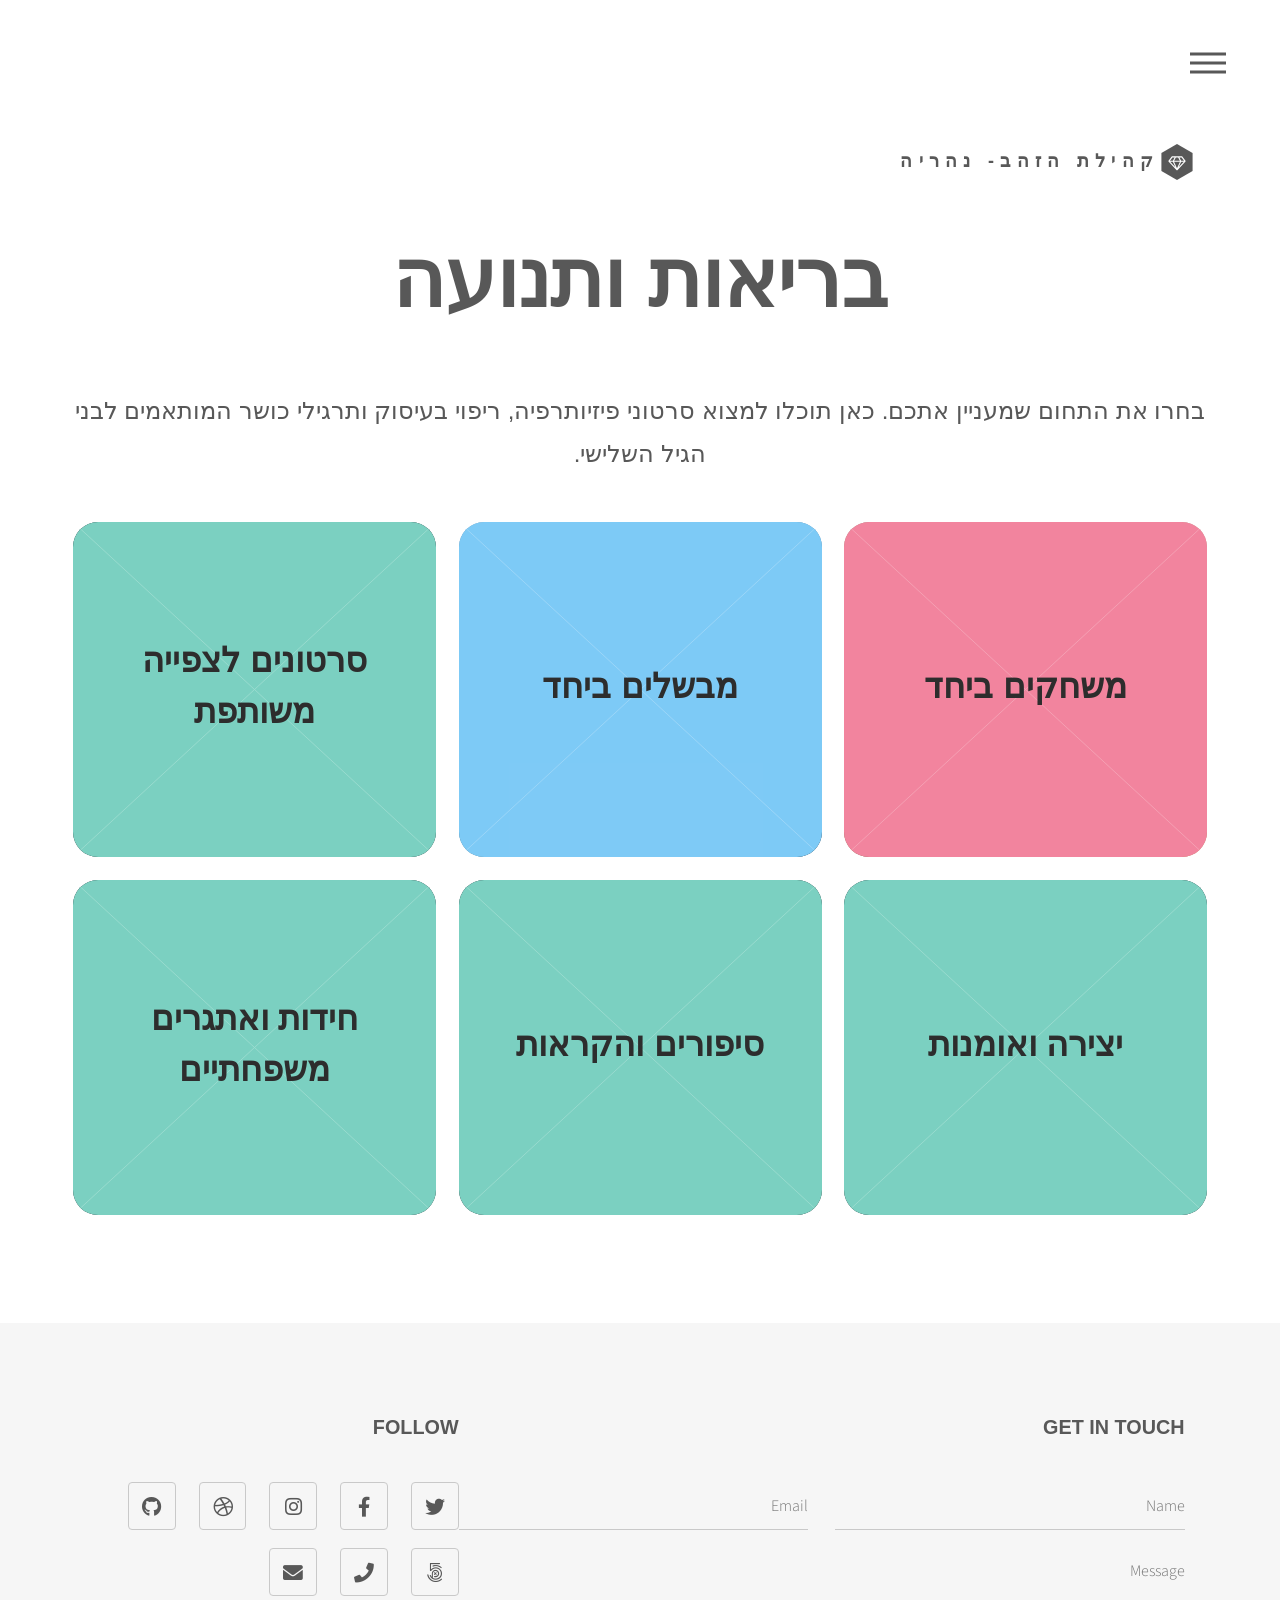
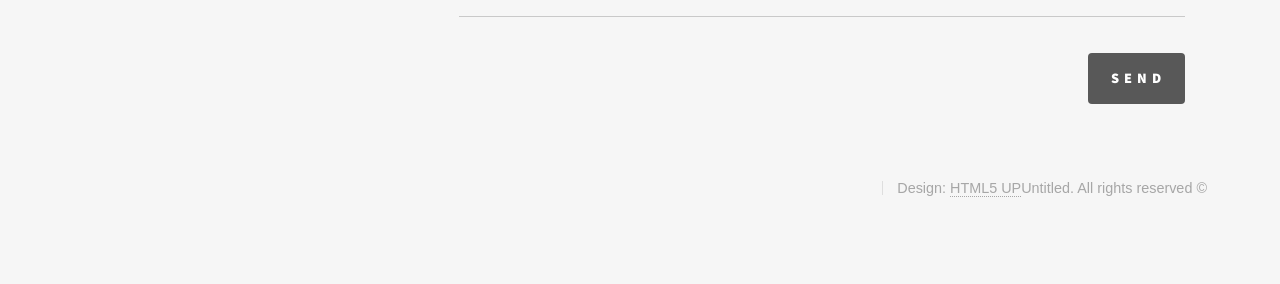
==== grandchildren.html @ 8e57b00f "Initial version of Golden Community website" ====
<!DOCTYPE HTML>
<!--
	Phantom by HTML5 UP
	html5up.net | @ajlkn
	Free for personal and commercial use under the CCA 3.0 license (html5up.net/license)
-->
<html lang="he" dir="rtl">
	<head>
		<title>קהילת הזהב- נהריה</title>
		<meta charset="utf-8" />
		<meta name="viewport" content="width=device-width, initial-scale=1, user-scalable=no" />
		<link rel="stylesheet" href="assets/css/main.css" />
		<noscript><link rel="stylesheet" href="assets/css/noscript.css" /></noscript>
	</head>
	<body class="is-preload">
		<!-- Wrapper -->
			<div id="wrapper">

				<!-- Header -->
					<header id="header">
						<div class="inner">

							<!-- Logo -->
								<a href="index.html" class="logo">
									<span class="symbol"><img src="images/logo.svg" alt="" /></span><span class="title">קהילת הזהב- נהריה</span>
								</a>

							<!-- Nav -->
								<nav>
									<ul>
										<li><a href="#menu">תפריט</a></li>
									</ul>
								</nav>

						</div>
					</header>

				<!-- Menu -->
					<nav id="menu">
						<h2>תפריט</h2>
						<ul>
							<li><a href="index.html">דף הבית</a></li>
							<li><a href="generic.html">משחקים ביחד</a></li>
							<li><a href="generic.html">מבשלים ביחד</a></li>
							<li><a href="generic.html">סרטונים לצפייה משותפת</a></li>
								<li><a href="generic.html">יצירה ואומנות</a></li>
							<li><a href="generic.html">סיפורים והקראות</a></li>
							<li><a href="generic.html">חידות ואתגרים משפחתיים</a></li>
							<li><a href="elements.html">צור קשר</a></li>
						</ul>
					</nav>

				<!-- Main -->
					<div id="main">
						<div class="inner">
							<header>
								<h1>בריאות ותנועה<br />
								</h1>
								<p><p>
בחרו את התחום שמעניין אתכם.
כאן תוכלו למצוא סרטוני פיזיותרפיה, ריפוי בעיסוק ותרגילי כושר המותאמים לבני הגיל השלישי.
</p></p>
							</header>
							<section class="tiles">
								<article class="style1">
									<span class="image">
										<img src="images/pic01.jpg" alt="משחקים ביחד" />
									</span>
									<a href="generic.html">
										<h2>משחקים ביחד</h2>
										<div class="content">
											<p>רעיונות למשחקי קופסה, משחקי קלפים, משחקי זיכרון ופעילויות משותפות לכל המשפחה.</p>
										</div>
									</a>
								</article>
								<article class="style2">
									<span class="image">
										<img src="images/pic02.jpg" alt="מבשלים ביחד" />
									</span>
									<a href="generic.html">
										<h2>מבשלים ביחד</h2>
										<div class="content">
											<p>מתכונים פשוטים וטעימים להכנה משותפת עם הנכדים, עם דגש על חוויה משפחתית.</p>
										</div>
									</a>
								</article>
								<article class="style3">
									<span class="image">
										<img src="images/pic03.jpg" alt="סרטונים לצפייה משותפת" />
									</span>
									<a href="generic.html">
										<h2>סרטונים לצפייה משותפת</h2>
										<div class="content">
											<p>אוסף סרטונים, שירים, סיפורים ותכנים מהנים המתאימים לצפייה משותפת.</p>
										</div>
									</a>
								</article>

								<article class="style3">
									<span class="image">
										<img src="images/pic03.jpg" alt="יצירה ואומנות" />
									</span>
									<a href="generic.html">
										<h2>יצירה ואומנות</h2>
										<div class="content">
											<p>עבודות יצירה, ציור, קיפולי נייר ורעיונות להכנת מזכרות משפחתיות.</p>
										</div>
									</a>
								</article>
								<article class="style3">
									<span class="image">
										<img src="images/pic03.jpg" alt="סיפורים והקראות" />
									</span>
									<a href="generic.html">
										<h2>סיפורים והקראות</h2>
										<div class="content">
											<p>סיפורי ילדים, אגדות וספרים מומלצים לקריאה משותפת.</p>
										</div>
									</a>
								</article>
								<article class="style3">
									<span class="image">
										<img src="images/pic03.jpg" alt="חידות ואתגרים משפחתיים" />
									</span>
									<a href="generic.html">
										<h2>חידות ואתגרים משפחתיים</h2>
										<div class="content">
											<p>חידות, משחקי חשיבה ואתגרים קצרים לפתרון משותף.</p>
										</div>
									</a>
								</article>
			
							</section>
						</div>
					</div>

				<!-- Footer -->
					<footer id="footer">
						<div class="inner">
							<section>
								<h2>Get in touch</h2>
								<form method="post" action="#">
									<div class="fields">
										<div class="field half">
											<input type="text" name="name" id="name" placeholder="Name" />
										</div>
										<div class="field half">
											<input type="email" name="email" id="email" placeholder="Email" />
										</div>
										<div class="field">
											<textarea name="message" id="message" placeholder="Message"></textarea>
										</div>
									</div>
									<ul class="actions">
										<li><input type="submit" value="Send" class="primary" /></li>
									</ul>
								</form>
							</section>
							<section>
								<h2>Follow</h2>
								<ul class="icons">
									<li><a href="#" class="icon brands style2 fa-twitter"><span class="label">Twitter</span></a></li>
									<li><a href="#" class="icon brands style2 fa-facebook-f"><span class="label">Facebook</span></a></li>
									<li><a href="#" class="icon brands style2 fa-instagram"><span class="label">Instagram</span></a></li>
									<li><a href="#" class="icon brands style2 fa-dribbble"><span class="label">Dribbble</span></a></li>
									<li><a href="#" class="icon brands style2 fa-github"><span class="label">GitHub</span></a></li>
									<li><a href="#" class="icon brands style2 fa-500px"><span class="label">500px</span></a></li>
									<li><a href="#" class="icon solid style2 fa-phone"><span class="label">Phone</span></a></li>
									<li><a href="#" class="icon solid style2 fa-envelope"><span class="label">Email</span></a></li>
								</ul>
							</section>
							<ul class="copyright">
								<li>&copy; Untitled. All rights reserved</li><li>Design: <a href="http://html5up.net">HTML5 UP</a></li>
							</ul>
						</div>
					</footer>

			</div>

		<!-- Scripts -->
			<script src="assets/js/jquery.min.js"></script>
			<script src="assets/js/browser.min.js"></script>
			<script src="assets/js/breakpoints.min.js"></script>
			<script src="assets/js/util.js"></script>
			<script src="assets/js/main.js"></script>

	</body>
</html>
---- assets/css/main.css ----
@import url(fontawesome-all.min.css);
@import url("https://fonts.googleapis.com/css?family=Source+Sans+Pro:300,700,900");

/*
	Phantom by HTML5 UP
	html5up.net | @ajlkn
	Free for personal and commercial use under the CCA 3.0 license (html5up.net/license)
*/

html, body, div, span, applet, object,
iframe, h1, h2, h3, h4, h5, h6, p, blockquote,
pre, a, abbr, acronym, address, big, cite,
code, del, dfn, em, img, ins, kbd, q, s, samp,
small, strike, strong, sub, sup, tt, var, b,
u, i, center, dl, dt, dd, ol, ul, li, fieldset,
form, label, legend, table, caption, tbody,
tfoot, thead, tr, th, td, article, aside,
canvas, details, embed, figure, figcaption,
footer, header, hgroup, menu, nav, output, ruby,
section, summary, time, mark, audio, video {
	margin: 0;
	padding: 0;
	border: 0;
	font-size: 100%;
	font: inherit;
	vertical-align: baseline;}

article, aside, details, figcaption, figure,
footer, header, hgroup, menu, nav, section {
	display: block;}

body {
	line-height: 1;
}

ol, ul {
	list-style: none;
}

blockquote, q {
	quotes: none;
}

	blockquote:before, blockquote:after, q:before, q:after {
		content: '';
		content: none;
	}

table {
	border-collapse: collapse;
	border-spacing: 0;
}

body {
	-webkit-text-size-adjust: none;
}

mark {
	background-color: transparent;
	color: inherit;
}

input::-moz-focus-inner {
	border: 0;
	padding: 0;
}

input, select, textarea {
	-moz-appearance: none;
	-webkit-appearance: none;
	-ms-appearance: none;
	appearance: none;
}

/* Basic */

	@-ms-viewport {
		width: device-width;
	}

	body {
		-ms-overflow-style: scrollbar;
	}

	@media screen and (max-width: 480px) {

		html, body {
			min-width: 320px;
		}

	}

	html {
		box-sizing: border-box;
	}

	*, *:before, *:after {
		box-sizing: inherit;
	}

	body {
		background: #ffffff;
	}

		body.is-preload *, body.is-preload *:before, body.is-preload *:after {
			-moz-animation: none !important;
			-webkit-animation: none !important;
			-ms-animation: none !important;
			animation: none !important;
			-moz-transition: none !important;
			-webkit-transition: none !important;
			-ms-transition: none !important;
			transition: none !important;
		}

/* Type */

	body, input, select, textarea {
		color: #585858;
		font-family: "Source Sans Pro", Helvetica, sans-serif;
		font-size: 16pt;
		font-weight: 300;
		line-height: 1.75;
	}

		@media screen and (max-width: 1680px) {

			body, input, select, textarea {
				font-size: 14pt;
			}

		}

		@media screen and (max-width: 1280px) {

			body, input, select, textarea {
				font-size: 12pt;
			}

		}

	a {
		-moz-transition: border-bottom-color 0.2s ease, color 0.2s ease;
		-webkit-transition: border-bottom-color 0.2s ease, color 0.2s ease;
		-ms-transition: border-bottom-color 0.2s ease, color 0.2s ease;
		transition: border-bottom-color 0.2s ease, color 0.2s ease;
		text-decoration: none;
		color: #585858;
		border-bottom: dotted 1px rgba(88, 88, 88, 0.5);
	}

		a:hover {
			border-bottom-color: transparent;
			color: #f2849e !important;
		}

	strong, b {
		font-weight: 900;
	}

	em, i {
		font-style: italic;
	}

	p {
		margin: 0 0 2em 0;
	}

	h1 {
		font-size: 2.75em;
		font-weight: 700;
		line-height: 1.3;
		margin: 0 0 1em 0;
		letter-spacing: normal;
	}

		h1 a {
			color: inherit;
		}

		@media screen and (max-width: 736px) {

			h1 {
				font-size: 2em;
				margin: 0 0 1em 0;
			}

		}

		@media screen and (max-width: 360px) {

			h1 {
				font-size: 1.75em;
			}

		}

	h2, h3, h4, h5, h6 {
		font-weight: 900;
		line-height: 1.5;
		margin: 0 0 2em 0;
		text-transform: uppercase;
		letter-spacing: 0.35em;
	}

		h2 a, h3 a, h4 a, h5 a, h6 a {
			color: inherit;
		}

	h2 {
		font-size: 1.1em;
	}

	h3 {
		font-size: 1em;
	}

	h4 {
		font-size: 0.8em;
	}

	h5 {
		font-size: 0.8em;
	}

	h6 {
		font-size: 0.8em;
	}

	@media screen and (max-width: 980px) {

		h1 br, h2 br, h3 br, h4 br, h5 br, h6 br {
			display: none;
		}

	}

	@media screen and (max-width: 736px) {

		h2 {
			font-size: 1em;
		}

		h3 {
			font-size: 0.8em;
		}

	}

	sub {
		font-size: 0.8em;
		position: relative;
		top: 0.5em;
	}

	sup {
		font-size: 0.8em;
		position: relative;
		top: -0.5em;
	}

	blockquote {
		border-left: solid 4px #c9c9c9;
		font-style: italic;
		margin: 0 0 2em 0;
		padding: 0.5em 0 0.5em 2em;
	}

	code {
		background: rgba(144, 144, 144, 0.075);
		border-radius: 4px;
		border: solid 1px #c9c9c9;
		font-family: "Courier New", monospace;
		font-size: 0.9em;
		margin: 0 0.25em;
		padding: 0.25em 0.65em;
	}

	pre {
		-webkit-overflow-scrolling: touch;
		font-family: "Courier New", monospace;
		font-size: 0.9em;
		margin: 0 0 2em 0;
	}

		pre code {
			display: block;
			line-height: 1.75;
			padding: 1em 1.5em;
			overflow-x: auto;
		}

	hr {
		border: 0;
		border-bottom: solid 1px #c9c9c9;
		margin: 2em 0;
	}

		hr.major {
			margin: 3em 0;
		}

	.align-left {
		text-align: left;
	}

	.align-center {
		text-align: center;
	}

	.align-right {
		text-align: right;
	}

/* Row */

	.row {
		display: flex;
		flex-wrap: wrap;
		box-sizing: border-box;
		align-items: stretch;
	}

		.row > * {
			box-sizing: border-box;
		}

		.row.gtr-uniform > * > :last-child {
			margin-bottom: 0;
		}

		.row.aln-left {
			justify-content: flex-start;
		}

		.row.aln-center {
			justify-content: center;
		}

		.row.aln-right {
			justify-content: flex-end;
		}

		.row.aln-top {
			align-items: flex-start;
		}

		.row.aln-middle {
			align-items: center;
		}

		.row.aln-bottom {
			align-items: flex-end;
		}

		.row > .imp {
			order: -1;
		}

		.row > .col-1 {
			width: 8.33333%;
		}

		.row > .off-1 {
			margin-left: 8.33333%;
		}

		.row > .col-2 {
			width: 16.66667%;
		}

		.row > .off-2 {
			margin-left: 16.66667%;
		}

		.row > .col-3 {
			width: 25%;
		}

		.row > .off-3 {
			margin-left: 25%;
		}

		.row > .col-4 {
			width: 33.33333%;
		}

		.row > .off-4 {
			margin-left: 33.33333%;
		}

		.row > .col-5 {
			width: 41.66667%;
		}

		.row > .off-5 {
			margin-left: 41.66667%;
		}

		.row > .col-6 {
			width: 50%;
		}

		.row > .off-6 {
			margin-left: 50%;
		}

		.row > .col-7 {
			width: 58.33333%;
		}

		.row > .off-7 {
			margin-left: 58.33333%;
		}

		.row > .col-8 {
			width: 66.66667%;
		}

		.row > .off-8 {
			margin-left: 66.66667%;
		}

		.row > .col-9 {
			width: 75%;
		}

		.row > .off-9 {
			margin-left: 75%;
		}

		.row > .col-10 {
			width: 83.33333%;
		}

		.row > .off-10 {
			margin-left: 83.33333%;
		}

		.row > .col-11 {
			width: 91.66667%;
		}

		.row > .off-11 {
			margin-left: 91.66667%;
		}

		.row > .col-12 {
			width: 100%;
		}

		.row > .off-12 {
			margin-left: 100%;
		}

		.row.gtr-0 {
			margin-top: 0;
			margin-left: 0em;
		}

			.row.gtr-0 > * {
				padding: 0 0 0 0em;
			}

			.row.gtr-0.gtr-uniform {
				margin-top: 0em;
			}

				.row.gtr-0.gtr-uniform > * {
					padding-top: 0em;
				}

		.row.gtr-25 {
			margin-top: 0;
			margin-left: -0.5em;
		}

			.row.gtr-25 > * {
				padding: 0 0 0 0.5em;
			}

			.row.gtr-25.gtr-uniform {
				margin-top: -0.5em;
			}

				.row.gtr-25.gtr-uniform > * {
					padding-top: 0.5em;
				}

		.row.gtr-50 {
			margin-top: 0;
			margin-left: -1em;
		}

			.row.gtr-50 > * {
				padding: 0 0 0 1em;
			}

			.row.gtr-50.gtr-uniform {
				margin-top: -1em;
			}

				.row.gtr-50.gtr-uniform > * {
					padding-top: 1em;
				}

		.row {
			margin-top: 0;
			margin-left: -2em;
		}

			.row > * {
				padding: 0 0 0 2em;
			}

			.row.gtr-uniform {
				margin-top: -2em;
			}

				.row.gtr-uniform > * {
					padding-top: 2em;
				}

		.row.gtr-150 {
			margin-top: 0;
			margin-left: -3em;
		}

			.row.gtr-150 > * {
				padding: 0 0 0 3em;
			}

			.row.gtr-150.gtr-uniform {
				margin-top: -3em;
			}

				.row.gtr-150.gtr-uniform > * {
					padding-top: 3em;
				}

		.row.gtr-200 {
			margin-top: 0;
			margin-left: -4em;
		}

			.row.gtr-200 > * {
				padding: 0 0 0 4em;
			}

			.row.gtr-200.gtr-uniform {
				margin-top: -4em;
			}

				.row.gtr-200.gtr-uniform > * {
					padding-top: 4em;
				}

		@media screen and (max-width: 1680px) {

			.row {
				display: flex;
				flex-wrap: wrap;
				box-sizing: border-box;
				align-items: stretch;
			}

				.row > * {
					box-sizing: border-box;
				}

				.row.gtr-uniform > * > :last-child {
					margin-bottom: 0;
				}

				.row.aln-left {
					justify-content: flex-start;
				}

				.row.aln-center {
					justify-content: center;
				}

				.row.aln-right {
					justify-content: flex-end;
				}

				.row.aln-top {
					align-items: flex-start;
				}

				.row.aln-middle {
					align-items: center;
				}

				.row.aln-bottom {
					align-items: flex-end;
				}

				.row > .imp-xlarge {
					order: -1;
				}

				.row > .col-1-xlarge {
					width: 8.33333%;
				}

				.row > .off-1-xlarge {
					margin-left: 8.33333%;
				}

				.row > .col-2-xlarge {
					width: 16.66667%;
				}

				.row > .off-2-xlarge {
					margin-left: 16.66667%;
				}

				.row > .col-3-xlarge {
					width: 25%;
				}

				.row > .off-3-xlarge {
					margin-left: 25%;
				}

				.row > .col-4-xlarge {
					width: 33.33333%;
				}

				.row > .off-4-xlarge {
					margin-left: 33.33333%;
				}

				.row > .col-5-xlarge {
					width: 41.66667%;
				}

				.row > .off-5-xlarge {
					margin-left: 41.66667%;
				}

				.row > .col-6-xlarge {
					width: 50%;
				}

				.row > .off-6-xlarge {
					margin-left: 50%;
				}

				.row > .col-7-xlarge {
					width: 58.33333%;
				}

				.row > .off-7-xlarge {
					margin-left: 58.33333%;
				}

				.row > .col-8-xlarge {
					width: 66.66667%;
				}

				.row > .off-8-xlarge {
					margin-left: 66.66667%;
				}

				.row > .col-9-xlarge {
					width: 75%;
				}

				.row > .off-9-xlarge {
					margin-left: 75%;
				}

				.row > .col-10-xlarge {
					width: 83.33333%;
				}

				.row > .off-10-xlarge {
					margin-left: 83.33333%;
				}

				.row > .col-11-xlarge {
					width: 91.66667%;
				}

				.row > .off-11-xlarge {
					margin-left: 91.66667%;
				}

				.row > .col-12-xlarge {
					width: 100%;
				}

				.row > .off-12-xlarge {
					margin-left: 100%;
				}

				.row.gtr-0 {
					margin-top: 0;
					margin-left: 0em;
				}

					.row.gtr-0 > * {
						padding: 0 0 0 0em;
					}

					.row.gtr-0.gtr-uniform {
						margin-top: 0em;
					}

						.row.gtr-0.gtr-uniform > * {
							padding-top: 0em;
						}

				.row.gtr-25 {
					margin-top: 0;
					margin-left: -0.5em;
				}

					.row.gtr-25 > * {
						padding: 0 0 0 0.5em;
					}

					.row.gtr-25.gtr-uniform {
						margin-top: -0.5em;
					}

						.row.gtr-25.gtr-uniform > * {
							padding-top: 0.5em;
						}

				.row.gtr-50 {
					margin-top: 0;
					margin-left: -1em;
				}

					.row.gtr-50 > * {
						padding: 0 0 0 1em;
					}

					.row.gtr-50.gtr-uniform {
						margin-top: -1em;
					}

						.row.gtr-50.gtr-uniform > * {
							padding-top: 1em;
						}

				.row {
					margin-top: 0;
					margin-left: -2em;
				}

					.row > * {
						padding: 0 0 0 2em;
					}

					.row.gtr-uniform {
						margin-top: -2em;
					}

						.row.gtr-uniform > * {
							padding-top: 2em;
						}

				.row.gtr-150 {
					margin-top: 0;
					margin-left: -3em;
				}

					.row.gtr-150 > * {
						padding: 0 0 0 3em;
					}

					.row.gtr-150.gtr-uniform {
						margin-top: -3em;
					}

						.row.gtr-150.gtr-uniform > * {
							padding-top: 3em;
						}

				.row.gtr-200 {
					margin-top: 0;
					margin-left: -4em;
				}

					.row.gtr-200 > * {
						padding: 0 0 0 4em;
					}

					.row.gtr-200.gtr-uniform {
						margin-top: -4em;
					}

						.row.gtr-200.gtr-uniform > * {
							padding-top: 4em;
						}

		}

		@media screen and (max-width: 1280px) {

			.row {
				display: flex;
				flex-wrap: wrap;
				box-sizing: border-box;
				align-items: stretch;
			}

				.row > * {
					box-sizing: border-box;
				}

				.row.gtr-uniform > * > :last-child {
					margin-bottom: 0;
				}

				.row.aln-left {
					justify-content: flex-start;
				}

				.row.aln-center {
					justify-content: center;
				}

				.row.aln-right {
					justify-content: flex-end;
				}

				.row.aln-top {
					align-items: flex-start;
				}

				.row.aln-middle {
					align-items: center;
				}

				.row.aln-bottom {
					align-items: flex-end;
				}

				.row > .imp-large {
					order: -1;
				}

				.row > .col-1-large {
					width: 8.33333%;
				}

				.row > .off-1-large {
					margin-left: 8.33333%;
				}

				.row > .col-2-large {
					width: 16.66667%;
				}

				.row > .off-2-large {
					margin-left: 16.66667%;
				}

				.row > .col-3-large {
					width: 25%;
				}

				.row > .off-3-large {
					margin-left: 25%;
				}

				.row > .col-4-large {
					width: 33.33333%;
				}

				.row > .off-4-large {
					margin-left: 33.33333%;
				}

				.row > .col-5-large {
					width: 41.66667%;
				}

				.row > .off-5-large {
					margin-left: 41.66667%;
				}

				.row > .col-6-large {
					width: 50%;
				}

				.row > .off-6-large {
					margin-left: 50%;
				}

				.row > .col-7-large {
					width: 58.33333%;
				}

				.row > .off-7-large {
					margin-left: 58.33333%;
				}

				.row > .col-8-large {
					width: 66.66667%;
				}

				.row > .off-8-large {
					margin-left: 66.66667%;
				}

				.row > .col-9-large {
					width: 75%;
				}

				.row > .off-9-large {
					margin-left: 75%;
				}

				.row > .col-10-large {
					width: 83.33333%;
				}

				.row > .off-10-large {
					margin-left: 83.33333%;
				}

				.row > .col-11-large {
					width: 91.66667%;
				}

				.row > .off-11-large {
					margin-left: 91.66667%;
				}

				.row > .col-12-large {
					width: 100%;
				}

				.row > .off-12-large {
					margin-left: 100%;
				}

				.row.gtr-0 {
					margin-top: 0;
					margin-left: 0em;
				}

					.row.gtr-0 > * {
						padding: 0 0 0 0em;
					}

					.row.gtr-0.gtr-uniform {
						margin-top: 0em;
					}

						.row.gtr-0.gtr-uniform > * {
							padding-top: 0em;
						}

				.row.gtr-25 {
					margin-top: 0;
					margin-left: -0.5em;
				}

					.row.gtr-25 > * {
						padding: 0 0 0 0.5em;
					}

					.row.gtr-25.gtr-uniform {
						margin-top: -0.5em;
					}

						.row.gtr-25.gtr-uniform > * {
							padding-top: 0.5em;
						}

				.row.gtr-50 {
					margin-top: 0;
					margin-left: -1em;
				}

					.row.gtr-50 > * {
						padding: 0 0 0 1em;
					}

					.row.gtr-50.gtr-uniform {
						margin-top: -1em;
					}

						.row.gtr-50.gtr-uniform > * {
							padding-top: 1em;
						}

				.row {
					margin-top: 0;
					margin-left: -2em;
				}

					.row > * {
						padding: 0 0 0 2em;
					}

					.row.gtr-uniform {
						margin-top: -2em;
					}

						.row.gtr-uniform > * {
							padding-top: 2em;
						}

				.row.gtr-150 {
					margin-top: 0;
					margin-left: -3em;
				}

					.row.gtr-150 > * {
						padding: 0 0 0 3em;
					}

					.row.gtr-150.gtr-uniform {
						margin-top: -3em;
					}

						.row.gtr-150.gtr-uniform > * {
							padding-top: 3em;
						}

				.row.gtr-200 {
					margin-top: 0;
					margin-left: -4em;
				}

					.row.gtr-200 > * {
						padding: 0 0 0 4em;
					}

					.row.gtr-200.gtr-uniform {
						margin-top: -4em;
					}

						.row.gtr-200.gtr-uniform > * {
							padding-top: 4em;
						}

		}

		@media screen and (max-width: 980px) {

			.row {
				display: flex;
				flex-wrap: wrap;
				box-sizing: border-box;
				align-items: stretch;
			}

				.row > * {
					box-sizing: border-box;
				}

				.row.gtr-uniform > * > :last-child {
					margin-bottom: 0;
				}

				.row.aln-left {
					justify-content: flex-start;
				}

				.row.aln-center {
					justify-content: center;
				}

				.row.aln-right {
					justify-content: flex-end;
				}

				.row.aln-top {
					align-items: flex-start;
				}

				.row.aln-middle {
					align-items: center;
				}

				.row.aln-bottom {
					align-items: flex-end;
				}

				.row > .imp-medium {
					order: -1;
				}

				.row > .col-1-medium {
					width: 8.33333%;
				}

				.row > .off-1-medium {
					margin-left: 8.33333%;
				}

				.row > .col-2-medium {
					width: 16.66667%;
				}

				.row > .off-2-medium {
					margin-left: 16.66667%;
				}

				.row > .col-3-medium {
					width: 25%;
				}

				.row > .off-3-medium {
					margin-left: 25%;
				}

				.row > .col-4-medium {
					width: 33.33333%;
				}

				.row > .off-4-medium {
					margin-left: 33.33333%;
				}

				.row > .col-5-medium {
					width: 41.66667%;
				}

				.row > .off-5-medium {
					margin-left: 41.66667%;
				}

				.row > .col-6-medium {
					width: 50%;
				}

				.row > .off-6-medium {
					margin-left: 50%;
				}

				.row > .col-7-medium {
					width: 58.33333%;
				}

				.row > .off-7-medium {
					margin-left: 58.33333%;
				}

				.row > .col-8-medium {
					width: 66.66667%;
				}

				.row > .off-8-medium {
					margin-left: 66.66667%;
				}

				.row > .col-9-medium {
					width: 75%;
				}

				.row > .off-9-medium {
					margin-left: 75%;
				}

				.row > .col-10-medium {
					width: 83.33333%;
				}

				.row > .off-10-medium {
					margin-left: 83.33333%;
				}

				.row > .col-11-medium {
					width: 91.66667%;
				}

				.row > .off-11-medium {
					margin-left: 91.66667%;
				}

				.row > .col-12-medium {
					width: 100%;
				}

				.row > .off-12-medium {
					margin-left: 100%;
				}

				.row.gtr-0 {
					margin-top: 0;
					margin-left: 0em;
				}

					.row.gtr-0 > * {
						padding: 0 0 0 0em;
					}

					.row.gtr-0.gtr-uniform {
						margin-top: 0em;
					}

						.row.gtr-0.gtr-uniform > * {
							padding-top: 0em;
						}

				.row.gtr-25 {
					margin-top: 0;
					margin-left: -0.375em;
				}

					.row.gtr-25 > * {
						padding: 0 0 0 0.375em;
					}

					.row.gtr-25.gtr-uniform {
						margin-top: -0.375em;
					}

						.row.gtr-25.gtr-uniform > * {
							padding-top: 0.375em;
						}

				.row.gtr-50 {
					margin-top: 0;
					margin-left: -0.75em;
				}

					.row.gtr-50 > * {
						padding: 0 0 0 0.75em;
					}

					.row.gtr-50.gtr-uniform {
						margin-top: -0.75em;
					}

						.row.gtr-50.gtr-uniform > * {
							padding-top: 0.75em;
						}

				.row {
					margin-top: 0;
					margin-left: -1.5em;
				}

					.row > * {
						padding: 0 0 0 1.5em;
					}

					.row.gtr-uniform {
						margin-top: -1.5em;
					}

						.row.gtr-uniform > * {
							padding-top: 1.5em;
						}

				.row.gtr-150 {
					margin-top: 0;
					margin-left: -2.25em;
				}

					.row.gtr-150 > * {
						padding: 0 0 0 2.25em;
					}

					.row.gtr-150.gtr-uniform {
						margin-top: -2.25em;
					}

						.row.gtr-150.gtr-uniform > * {
							padding-top: 2.25em;
						}

				.row.gtr-200 {
					margin-top: 0;
					margin-left: -3em;
				}

					.row.gtr-200 > * {
						padding: 0 0 0 3em;
					}

					.row.gtr-200.gtr-uniform {
						margin-top: -3em;
					}

						.row.gtr-200.gtr-uniform > * {
							padding-top: 3em;
						}

		}

		@media screen and (max-width: 736px) {

			.row {
				display: flex;
				flex-wrap: wrap;
				box-sizing: border-box;
				align-items: stretch;
			}

				.row > * {
					box-sizing: border-box;
				}

				.row.gtr-uniform > * > :last-child {
					margin-bottom: 0;
				}

				.row.aln-left {
					justify-content: flex-start;
				}

				.row.aln-center {
					justify-content: center;
				}

				.row.aln-right {
					justify-content: flex-end;
				}

				.row.aln-top {
					align-items: flex-start;
				}

				.row.aln-middle {
					align-items: center;
				}

				.row.aln-bottom {
					align-items: flex-end;
				}

				.row > .imp-small {
					order: -1;
				}

				.row > .col-1-small {
					width: 8.33333%;
				}

				.row > .off-1-small {
					margin-left: 8.33333%;
				}

				.row > .col-2-small {
					width: 16.66667%;
				}

				.row > .off-2-small {
					margin-left: 16.66667%;
				}

				.row > .col-3-small {
					width: 25%;
				}

				.row > .off-3-small {
					margin-left: 25%;
				}

				.row > .col-4-small {
					width: 33.33333%;
				}

				.row > .off-4-small {
					margin-left: 33.33333%;
				}

				.row > .col-5-small {
					width: 41.66667%;
				}

				.row > .off-5-small {
					margin-left: 41.66667%;
				}

				.row > .col-6-small {
					width: 50%;
				}

				.row > .off-6-small {
					margin-left: 50%;
				}

				.row > .col-7-small {
					width: 58.33333%;
				}

				.row > .off-7-small {
					margin-left: 58.33333%;
				}

				.row > .col-8-small {
					width: 66.66667%;
				}

				.row > .off-8-small {
					margin-left: 66.66667%;
				}

				.row > .col-9-small {
					width: 75%;
				}

				.row > .off-9-small {
					margin-left: 75%;
				}

				.row > .col-10-small {
					width: 83.33333%;
				}

				.row > .off-10-small {
					margin-left: 83.33333%;
				}

				.row > .col-11-small {
					width: 91.66667%;
				}

				.row > .off-11-small {
					margin-left: 91.66667%;
				}

				.row > .col-12-small {
					width: 100%;
				}

				.row > .off-12-small {
					margin-left: 100%;
				}

				.row.gtr-0 {
					margin-top: 0;
					margin-left: 0em;
				}

					.row.gtr-0 > * {
						padding: 0 0 0 0em;
					}

					.row.gtr-0.gtr-uniform {
						margin-top: 0em;
					}

						.row.gtr-0.gtr-uniform > * {
							padding-top: 0em;
						}

				.row.gtr-25 {
					margin-top: 0;
					margin-left: -0.25em;
				}

					.row.gtr-25 > * {
						padding: 0 0 0 0.25em;
					}

					.row.gtr-25.gtr-uniform {
						margin-top: -0.25em;
					}

						.row.gtr-25.gtr-uniform > * {
							padding-top: 0.25em;
						}

				.row.gtr-50 {
					margin-top: 0;
					margin-left: -0.5em;
				}

					.row.gtr-50 > * {
						padding: 0 0 0 0.5em;
					}

					.row.gtr-50.gtr-uniform {
						margin-top: -0.5em;
					}

						.row.gtr-50.gtr-uniform > * {
							padding-top: 0.5em;
						}

				.row {
					margin-top: 0;
					margin-left: -1em;
				}

					.row > * {
						padding: 0 0 0 1em;
					}

					.row.gtr-uniform {
						margin-top: -1em;
					}

						.row.gtr-uniform > * {
							padding-top: 1em;
						}

				.row.gtr-150 {
					margin-top: 0;
					margin-left: -1.5em;
				}

					.row.gtr-150 > * {
						padding: 0 0 0 1.5em;
					}

					.row.gtr-150.gtr-uniform {
						margin-top: -1.5em;
					}

						.row.gtr-150.gtr-uniform > * {
							padding-top: 1.5em;
						}

				.row.gtr-200 {
					margin-top: 0;
					margin-left: -2em;
				}

					.row.gtr-200 > * {
						padding: 0 0 0 2em;
					}

					.row.gtr-200.gtr-uniform {
						margin-top: -2em;
					}

						.row.gtr-200.gtr-uniform > * {
							padding-top: 2em;
						}

		}

		@media screen and (max-width: 480px) {

			.row {
				display: flex;
				flex-wrap: wrap;
				box-sizing: border-box;
				align-items: stretch;
			}

				.row > * {
					box-sizing: border-box;
				}

				.row.gtr-uniform > * > :last-child {
					margin-bottom: 0;
				}

				.row.aln-left {
					justify-content: flex-start;
				}

				.row.aln-center {
					justify-content: center;
				}

				.row.aln-right {
					justify-content: flex-end;
				}

				.row.aln-top {
					align-items: flex-start;
				}

				.row.aln-middle {
					align-items: center;
				}

				.row.aln-bottom {
					align-items: flex-end;
				}

				.row > .imp-xsmall {
					order: -1;
				}

				.row > .col-1-xsmall {
					width: 8.33333%;
				}

				.row > .off-1-xsmall {
					margin-left: 8.33333%;
				}

				.row > .col-2-xsmall {
					width: 16.66667%;
				}

				.row > .off-2-xsmall {
					margin-left: 16.66667%;
				}

				.row > .col-3-xsmall {
					width: 25%;
				}

				.row > .off-3-xsmall {
					margin-left: 25%;
				}

				.row > .col-4-xsmall {
					width: 33.33333%;
				}

				.row > .off-4-xsmall {
					margin-left: 33.33333%;
				}

				.row > .col-5-xsmall {
					width: 41.66667%;
				}

				.row > .off-5-xsmall {
					margin-left: 41.66667%;
				}

				.row > .col-6-xsmall {
					width: 50%;
				}

				.row > .off-6-xsmall {
					margin-left: 50%;
				}

				.row > .col-7-xsmall {
					width: 58.33333%;
				}

				.row > .off-7-xsmall {
					margin-left: 58.33333%;
				}

				.row > .col-8-xsmall {
					width: 66.66667%;
				}

				.row > .off-8-xsmall {
					margin-left: 66.66667%;
				}

				.row > .col-9-xsmall {
					width: 75%;
				}

				.row > .off-9-xsmall {
					margin-left: 75%;
				}

				.row > .col-10-xsmall {
					width: 83.33333%;
				}

				.row > .off-10-xsmall {
					margin-left: 83.33333%;
				}

				.row > .col-11-xsmall {
					width: 91.66667%;
				}

				.row > .off-11-xsmall {
					margin-left: 91.66667%;
				}

				.row > .col-12-xsmall {
					width: 100%;
				}

				.row > .off-12-xsmall {
					margin-left: 100%;
				}

				.row.gtr-0 {
					margin-top: 0;
					margin-left: 0em;
				}

					.row.gtr-0 > * {
						padding: 0 0 0 0em;
					}

					.row.gtr-0.gtr-uniform {
						margin-top: 0em;
					}

						.row.gtr-0.gtr-uniform > * {
							padding-top: 0em;
						}

				.row.gtr-25 {
					margin-top: 0;
					margin-left: -0.25em;
				}

					.row.gtr-25 > * {
						padding: 0 0 0 0.25em;
					}

					.row.gtr-25.gtr-uniform {
						margin-top: -0.25em;
					}

						.row.gtr-25.gtr-uniform > * {
							padding-top: 0.25em;
						}

				.row.gtr-50 {
					margin-top: 0;
					margin-left: -0.5em;
				}

					.row.gtr-50 > * {
						padding: 0 0 0 0.5em;
					}

					.row.gtr-50.gtr-uniform {
						margin-top: -0.5em;
					}

						.row.gtr-50.gtr-uniform > * {
							padding-top: 0.5em;
						}

				.row {
					margin-top: 0;
					margin-left: -1em;
				}

					.row > * {
						padding: 0 0 0 1em;
					}

					.row.gtr-uniform {
						margin-top: -1em;
					}

						.row.gtr-uniform > * {
							padding-top: 1em;
						}

				.row.gtr-150 {
					margin-top: 0;
					margin-left: -1.5em;
				}

					.row.gtr-150 > * {
						padding: 0 0 0 1.5em;
					}

					.row.gtr-150.gtr-uniform {
						margin-top: -1.5em;
					}

						.row.gtr-150.gtr-uniform > * {
							padding-top: 1.5em;
						}

				.row.gtr-200 {
					margin-top: 0;
					margin-left: -2em;
				}

					.row.gtr-200 > * {
						padding: 0 0 0 2em;
					}

					.row.gtr-200.gtr-uniform {
						margin-top: -2em;
					}

						.row.gtr-200.gtr-uniform > * {
							padding-top: 2em;
						}

		}

/* Section/Article */

	section.special, article.special {
		text-align: center;
	}

	header p {
		margin-top: -1em;
	}

	@media screen and (max-width: 736px) {

		header p {
			margin-top: 0;
		}

	}

/* Icon */

	.icon {
		text-decoration: none;
		border-bottom: none;
		position: relative;
	}

		.icon:before {
			-moz-osx-font-smoothing: grayscale;
			-webkit-font-smoothing: antialiased;
			display: inline-block;
			font-style: normal;
			font-variant: normal;
			text-rendering: auto;
			line-height: 1;
			text-transform: none !important;
			font-family: 'Font Awesome 5 Free';
			font-weight: 400;
		}

		.icon > .label {
			display: none;
		}

		.icon:before {
			line-height: inherit;
		}

		.icon.solid:before {
			font-weight: 900;
		}

		.icon.brands:before {
			font-family: 'Font Awesome 5 Brands';
		}

		.icon.style2 {
			-moz-transition: background-color 0.2s ease-in-out, color 0.2s ease-in-out, border-color 0.2s ease-in-out;
			-webkit-transition: background-color 0.2s ease-in-out, color 0.2s ease-in-out, border-color 0.2s ease-in-out;
			-ms-transition: background-color 0.2s ease-in-out, color 0.2s ease-in-out, border-color 0.2s ease-in-out;
			transition: background-color 0.2s ease-in-out, color 0.2s ease-in-out, border-color 0.2s ease-in-out;
			background-color: transparent;
			border: solid 1px #c9c9c9;
			border-radius: 4px;
			width: 2.65em;
			height: 2.65em;
			display: inline-block;
			text-align: center;
			line-height: 2.65em;
			color: inherit;
		}

			.icon.style2:before {
				font-size: 1.1em;
			}

			.icon.style2:hover {
				color: #f2849e;
				border-color: #f2849e;
			}

			.icon.style2:active {
				background-color: rgba(242, 132, 158, 0.1);
			}

/* List */

	ol {
		list-style: decimal;
		margin: 0 0 2em 0;
		padding-left: 1.25em;
	}

		ol li {
			padding-left: 0.25em;
		}

	ul {
		list-style: disc;
		margin: 0 0 2em 0;
		padding-left: 1em;
	}

		ul li {
			padding-left: 0.5em;
		}

		ul.alt {
			list-style: none;
			padding-left: 0;
		}

			ul.alt li {
				border-top: solid 1px #c9c9c9;
				padding: 0.5em 0;
			}

				ul.alt li:first-child {
					border-top: 0;
					padding-top: 0;
				}

	dl {
		margin: 0 0 2em 0;
	}

		dl dt {
			display: block;
			font-weight: 900;
			margin: 0 0 1em 0;
		}

		dl dd {
			margin-left: 2em;
		}

/* Actions */

	ul.actions {
		display: -moz-flex;
		display: -webkit-flex;
		display: -ms-flex;
		display: flex;
		cursor: default;
		list-style: none;
		margin-left: -1em;
		padding-left: 0;
	}

		ul.actions li {
			padding: 0 0 0 1em;
			vertical-align: middle;
		}

		ul.actions.special {
			-moz-justify-content: center;
			-webkit-justify-content: center;
			-ms-justify-content: center;
			justify-content: center;
			width: 100%;
			margin-left: 0;
		}

			ul.actions.special li:first-child {
				padding-left: 0;
			}

		ul.actions.stacked {
			-moz-flex-direction: column;
			-webkit-flex-direction: column;
			-ms-flex-direction: column;
			flex-direction: column;
			margin-left: 0;
		}

			ul.actions.stacked li {
				padding: 1.3em 0 0 0;
			}

				ul.actions.stacked li:first-child {
					padding-top: 0;
				}

		ul.actions.fit {
			width: calc(100% + 1em);
		}

			ul.actions.fit li {
				-moz-flex-grow: 1;
				-webkit-flex-grow: 1;
				-ms-flex-grow: 1;
				flex-grow: 1;
				-moz-flex-shrink: 1;
				-webkit-flex-shrink: 1;
				-ms-flex-shrink: 1;
				flex-shrink: 1;
				width: 100%;
			}

				ul.actions.fit li > * {
					width: 100%;
				}

			ul.actions.fit.stacked {
				width: 100%;
			}

		@media screen and (max-width: 480px) {

			ul.actions:not(.fixed) {
				-moz-flex-direction: column;
				-webkit-flex-direction: column;
				-ms-flex-direction: column;
				flex-direction: column;
				margin-left: 0;
				width: 100% !important;
			}

				ul.actions:not(.fixed) li {
					-moz-flex-grow: 1;
					-webkit-flex-grow: 1;
					-ms-flex-grow: 1;
					flex-grow: 1;
					-moz-flex-shrink: 1;
					-webkit-flex-shrink: 1;
					-ms-flex-shrink: 1;
					flex-shrink: 1;
					padding: 1em 0 0 0;
					text-align: center;
					width: 100%;
				}

					ul.actions:not(.fixed) li > * {
						width: 100%;
					}

					ul.actions:not(.fixed) li:first-child {
						padding-top: 0;
					}

					ul.actions:not(.fixed) li input[type="submit"],
					ul.actions:not(.fixed) li input[type="reset"],
					ul.actions:not(.fixed) li input[type="button"],
					ul.actions:not(.fixed) li button,
					ul.actions:not(.fixed) li .button {
						width: 100%;
					}

						ul.actions:not(.fixed) li input[type="submit"].icon:before,
						ul.actions:not(.fixed) li input[type="reset"].icon:before,
						ul.actions:not(.fixed) li input[type="button"].icon:before,
						ul.actions:not(.fixed) li button.icon:before,
						ul.actions:not(.fixed) li .button.icon:before {
							margin-left: -0.5rem;
						}

		}

/* Icons */

	ul.icons {
		cursor: default;
		list-style: none;
		padding-left: 0;
		margin: -1em 0 2em -1em;
	}

		ul.icons li {
			display: inline-block;
			padding: 1em 0 0 1em;
		}

/* Form */

	form {
		margin: 0 0 2em 0;
		overflow-x: hidden;
	}

		form > :last-child {
			margin-bottom: 0;
		}

		form > .fields {
			display: -moz-flex;
			display: -webkit-flex;
			display: -ms-flex;
			display: flex;
			-moz-flex-wrap: wrap;
			-webkit-flex-wrap: wrap;
			-ms-flex-wrap: wrap;
			flex-wrap: wrap;
			width: calc(100% + 3em);
			margin: -1.5em 0 2em -1.5em;
		}

			form > .fields > .field {
				-moz-flex-grow: 0;
				-webkit-flex-grow: 0;
				-ms-flex-grow: 0;
				flex-grow: 0;
				-moz-flex-shrink: 0;
				-webkit-flex-shrink: 0;
				-ms-flex-shrink: 0;
				flex-shrink: 0;
				padding: 1.5em 0 0 1.5em;
				width: calc(100% - 1.5em);
			}

				form > .fields > .field.half {
					width: calc(50% - 0.75em);
				}

				form > .fields > .field.third {
					width: calc(100%/3 - 0.5em);
				}

				form > .fields > .field.quarter {
					width: calc(25% - 0.375em);
				}

		@media screen and (max-width: 480px) {

			form > .fields {
				width: calc(100% + 3em);
				margin: -1.5em 0 2em -1.5em;
			}

				form > .fields > .field {
					padding: 1.5em 0 0 1.5em;
					width: calc(100% - 1.5em);
				}

					form > .fields > .field.half {
						width: calc(100% - 1.5em);
					}

					form > .fields > .field.third {
						width: calc(100% - 1.5em);
					}

					form > .fields > .field.quarter {
						width: calc(100% - 1.5em);
					}

		}

	label {
		display: block;
		font-size: 0.9em;
		font-weight: 900;
		margin: 0 0 1em 0;
	}

	input[type="text"],
	input[type="password"],
	input[type="email"],
	input[type="tel"],
	select,
	textarea {
		-moz-appearance: none;
		-webkit-appearance: none;
		-ms-appearance: none;
		appearance: none;
		background-color: transparent;
		border: none;
		border-radius: 0;
		border-bottom: solid 1px #c9c9c9;
		color: inherit;
		display: block;
		outline: 0;
		padding: 0;
		text-decoration: none;
		width: 100%;
	}

		input[type="text"]:invalid,
		input[type="password"]:invalid,
		input[type="email"]:invalid,
		input[type="tel"]:invalid,
		select:invalid,
		textarea:invalid {
			box-shadow: none;
		}

		input[type="text"]:focus,
		input[type="password"]:focus,
		input[type="email"]:focus,
		input[type="tel"]:focus,
		select:focus,
		textarea:focus {
			border-bottom-color: #f2849e;
			box-shadow: inset 0 -1px 0 0 #f2849e;
		}

	select {
		background-image: url("data:image/svg+xml;charset=utf8,%3Csvg xmlns='http://www.w3.org/2000/svg' width='40' height='40' preserveAspectRatio='none' viewBox='0 0 40 40'%3E%3Cpath d='M9.4,12.3l10.4,10.4l10.4-10.4c0.2-0.2,0.5-0.4,0.9-0.4c0.3,0,0.6,0.1,0.9,0.4l3.3,3.3c0.2,0.2,0.4,0.5,0.4,0.9 c0,0.4-0.1,0.6-0.4,0.9L20.7,31.9c-0.2,0.2-0.5,0.4-0.9,0.4c-0.3,0-0.6-0.1-0.9-0.4L4.3,17.3c-0.2-0.2-0.4-0.5-0.4-0.9 c0-0.4,0.1-0.6,0.4-0.9l3.3-3.3c0.2-0.2,0.5-0.4,0.9-0.4S9.1,12.1,9.4,12.3z' fill='%23c9c9c9' /%3E%3C/svg%3E");
		background-size: 1.25rem;
		background-repeat: no-repeat;
		background-position: calc(100% - 1rem) center;
		height: 3em;
		padding-right: 3em;
		text-overflow: ellipsis;
	}

		select option {
			background: #ffffff;
		}

		select:focus::-ms-value {
			background-color: transparent;
		}

		select::-ms-expand {
			display: none;
		}

	input[type="text"],
	input[type="password"],
	input[type="email"],
	select {
		height: 3em;
	}

	textarea {
		padding: 0;
		min-height: 3.75em;
	}

	input[type="checkbox"],
	input[type="radio"] {
		-moz-appearance: none;
		-webkit-appearance: none;
		-ms-appearance: none;
		appearance: none;
		display: block;
		float: left;
		margin-right: -2em;
		opacity: 0;
		width: 1em;
		z-index: -1;
	}

		input[type="checkbox"] + label,
		input[type="radio"] + label {
			text-decoration: none;
			color: #585858;
			cursor: pointer;
			display: inline-block;
			font-size: 1em;
			font-weight: 300;
			padding-left: 2.55em;
			padding-right: 0.75em;
			position: relative;
		}

			input[type="checkbox"] + label:before,
			input[type="radio"] + label:before {
				-moz-osx-font-smoothing: grayscale;
				-webkit-font-smoothing: antialiased;
				display: inline-block;
				font-style: normal;
				font-variant: normal;
				text-rendering: auto;
				line-height: 1;
				text-transform: none !important;
				font-family: 'Font Awesome 5 Free';
				font-weight: 900;
			}

			input[type="checkbox"] + label:before,
			input[type="radio"] + label:before {
				border-radius: 4px;
				border: solid 1px #c9c9c9;
				content: '';
				display: inline-block;
				font-size: 0.8em;
				height: 2.25em;
				left: 0;
				line-height: 2.25em;
				position: absolute;
				text-align: center;
				top: 0;
				width: 2.25em;
			}

		input[type="checkbox"]:checked + label:before,
		input[type="radio"]:checked + label:before {
			background: #585858;
			border-color: #585858;
			color: #ffffff;
			content: '\f00c';
		}

		input[type="checkbox"]:focus + label:before,
		input[type="radio"]:focus + label:before {
			border-color: #f2849e;
			box-shadow: 0 0 0 1px #f2849e;
		}

	input[type="checkbox"] + label:before {
		border-radius: 4px;
	}

	input[type="radio"] + label:before {
		border-radius: 100%;
	}

/* Box */

	.box {
		border-radius: 4px;
		border: solid 1px #c9c9c9;
		margin-bottom: 2em;
		padding: 1.5em;
	}

		.box > :last-child,
		.box > :last-child > :last-child,
		.box > :last-child > :last-child > :last-child {
			margin-bottom: 0;
		}

		.box.alt {
			border: 0;
			border-radius: 0;
			padding: 0;
		}

/* Image */

	.image {
		border-radius: 4px;
		border: 0;
		display: inline-block;
		position: relative;
	}

		.image img {
			border-radius: 4px;
			display: block;
		}

		.image.left, .image.right {
			max-width: 40%;
		}

			.image.left img, .image.right img {
				width: 100%;
			}

		.image.left {
			float: left;
			padding: 0 1.5em 1em 0;
			top: 0.25em;
		}

		.image.right {
			float: right;
			padding: 0 0 1em 1.5em;
			top: 0.25em;
		}

		.image.fit {
			display: block;
			margin: 0 0 2em 0;
			width: 100%;
		}

			.image.fit img {
				width: 100%;
			}

		.image.main {
			display: block;
			margin: 0 0 3em 0;
			width: 100%;
		}

			.image.main img {
				width: 100%;
			}

			@media screen and (max-width: 736px) {

				.image.main {
					margin: 0 0 2em 0;
				}

			}

/* Table */

	.table-wrapper {
		-webkit-overflow-scrolling: touch;
		overflow-x: auto;
	}

	table {
		margin: 0 0 2em 0;
		width: 100%;
	}

		table tbody tr {
			border: solid 1px #c9c9c9;
			border-left: 0;
			border-right: 0;
		}

			table tbody tr:nth-child(2n + 1) {
				background-color: rgba(144, 144, 144, 0.075);
			}

		table td {
			padding: 0.75em 0.75em;
		}

		table th {
			font-size: 0.9em;
			font-weight: 900;
			padding: 0 0.75em 0.75em 0.75em;
			text-align: left;
		}

		table thead {
			border-bottom: solid 2px #c9c9c9;
		}

		table tfoot {
			border-top: solid 2px #c9c9c9;
		}

		table.alt {
			border-collapse: separate;
		}

			table.alt tbody tr td {
				border: solid 1px #c9c9c9;
				border-left-width: 0;
				border-top-width: 0;
			}

				table.alt tbody tr td:first-child {
					border-left-width: 1px;
				}

			table.alt tbody tr:first-child td {
				border-top-width: 1px;
			}

			table.alt thead {
				border-bottom: 0;
			}

			table.alt tfoot {
				border-top: 0;
			}

/* Button */

	input[type="submit"],
	input[type="reset"],
	input[type="button"],
	button,
	.button {
		-moz-appearance: none;
		-webkit-appearance: none;
		-ms-appearance: none;
		appearance: none;
		-moz-transition: background-color 0.2s ease-in-out, color 0.2s ease-in-out, box-shadow 0.2s ease-in-out;
		-webkit-transition: background-color 0.2s ease-in-out, color 0.2s ease-in-out, box-shadow 0.2s ease-in-out;
		-ms-transition: background-color 0.2s ease-in-out, color 0.2s ease-in-out, box-shadow 0.2s ease-in-out;
		transition: background-color 0.2s ease-in-out, color 0.2s ease-in-out, box-shadow 0.2s ease-in-out;
		background-color: transparent;
		border-radius: 4px;
		border: 0;
		box-shadow: inset 0 0 0 2px #585858;
		color: #585858 !important;
		cursor: pointer;
		display: inline-block;
		font-size: 0.8em;
		font-weight: 900;
		height: 3.5em;
		letter-spacing: 0.35em;
		line-height: 3.45em;
		overflow: hidden;
		padding: 0 1.25em 0 1.6em;
		text-align: center;
		text-decoration: none;
		text-overflow: ellipsis;
		text-transform: uppercase;
		white-space: nowrap;
	}

		input[type="submit"].icon:before,
		input[type="reset"].icon:before,
		input[type="button"].icon:before,
		button.icon:before,
		.button.icon:before {
			margin-right: 0.5em;
		}

		input[type="submit"].fit,
		input[type="reset"].fit,
		input[type="button"].fit,
		button.fit,
		.button.fit {
			width: 100%;
		}

		input[type="submit"]:hover,
		input[type="reset"]:hover,
		input[type="button"]:hover,
		button:hover,
		.button:hover {
			color: #f2849e !important;
			box-shadow: inset 0 0 0 2px #f2849e;
		}

		input[type="submit"]:active,
		input[type="reset"]:active,
		input[type="button"]:active,
		button:active,
		.button:active {
			background-color: rgba(242, 132, 158, 0.1);
		}

		input[type="submit"].small,
		input[type="reset"].small,
		input[type="button"].small,
		button.small,
		.button.small {
			font-size: 0.6em;
		}

		input[type="submit"].large,
		input[type="reset"].large,
		input[type="button"].large,
		button.large,
		.button.large {
			font-size: 1em;
		}

		input[type="submit"].primary,
		input[type="reset"].primary,
		input[type="button"].primary,
		button.primary,
		.button.primary {
			box-shadow: none;
			background-color: #585858;
			color: #ffffff !important;
		}

			input[type="submit"].primary:hover,
			input[type="reset"].primary:hover,
			input[type="button"].primary:hover,
			button.primary:hover,
			.button.primary:hover {
				background-color: #f2849e;
			}

			input[type="submit"].primary:active,
			input[type="reset"].primary:active,
			input[type="button"].primary:active,
			button.primary:active,
			.button.primary:active {
				background-color: #ee5f81;
			}

		input[type="submit"].disabled, input[type="submit"]:disabled,
		input[type="reset"].disabled,
		input[type="reset"]:disabled,
		input[type="button"].disabled,
		input[type="button"]:disabled,
		button.disabled,
		button:disabled,
		.button.disabled,
		.button:disabled {
			pointer-events: none;
			opacity: 0.25;
		}

/* Tiles */

	.tiles {
		display: -moz-flex;
		display: -webkit-flex;
		display: -ms-flex;
		display: flex;
		-moz-flex-wrap: wrap;
		-webkit-flex-wrap: wrap;
		-ms-flex-wrap: wrap;
		flex-wrap: wrap;
		postiion: relative;
		margin: -2.5em 0 0 -2.5em;
	}

		.tiles article {
			-moz-transition: -moz-transform 0.5s ease, opacity 0.5s ease;
			-webkit-transition: -webkit-transform 0.5s ease, opacity 0.5s ease;
			-ms-transition: -ms-transform 0.5s ease, opacity 0.5s ease;
			transition: transform 0.5s ease, opacity 0.5s ease;
			position: relative;
			width: calc(33.33333% - 2.5em);
			margin: 2.5em 0 0 2.5em;
		}

			.tiles article > .image {
				-moz-transition: -moz-transform 0.5s ease;
				-webkit-transition: -webkit-transform 0.5s ease;
				-ms-transition: -ms-transform 0.5s ease;
				transition: transform 0.5s ease;
				position: relative;
				display: block;
				width: 100%;
				border-radius: 4px;
				overflow: hidden;
			}

				.tiles article > .image img {
					display: block;
					width: 100%;
				}

				.tiles article > .image:before {
					pointer-events: none;
					-moz-transition: background-color 0.5s ease, opacity 0.5s ease;
					-webkit-transition: background-color 0.5s ease, opacity 0.5s ease;
					-ms-transition: background-color 0.5s ease, opacity 0.5s ease;
					transition: background-color 0.5s ease, opacity 0.5s ease;
					content: '';
					display: block;
					position: absolute;
					top: 0;
					left: 0;
					width: 100%;
					height: 100%;
					opacity: 1.0;
					z-index: 1;
					opacity: 1;
				}

				.tiles article > .image:after {
					pointer-events: none;
					-moz-transition: opacity 0.5s ease;
					-webkit-transition: opacity 0.5s ease;
					-ms-transition: opacity 0.5s ease;
					transition: opacity 0.5s ease;
					content: '';
					display: block;
					position: absolute;
					top: 0;
					left: 0;
					width: 100%;
					height: 100%;
					background-image: url("data:image/svg+xml;charset=utf8,%3Csvg xmlns='http://www.w3.org/2000/svg' width='100' height='100' viewBox='0 0 100 100' preserveAspectRatio='none'%3E%3Cstyle%3Eline %7B stroke-width: 0.25px%3B stroke: %23ffffff%3B %7D%3C/style%3E%3Cline x1='0' y1='0' x2='100' y2='100' /%3E%3Cline x1='100' y1='0' x2='0' y2='100' /%3E%3C/svg%3E");
					background-position: center;
					background-repeat: no-repeat;
					background-size: 100% 100%;
					opacity: 0.25;
					z-index: 2;
				}

			.tiles article > a {
				display: -moz-flex;
				display: -webkit-flex;
				display: -ms-flex;
				display: flex;
				-moz-flex-direction: column;
				-webkit-flex-direction: column;
				-ms-flex-direction: column;
				flex-direction: column;
				-moz-align-items: center;
				-webkit-align-items: center;
				-ms-align-items: center;
				align-items: center;
				-moz-justify-content: center;
				-webkit-justify-content: center;
				-ms-justify-content: center;
				justify-content: center;
				-moz-transition: background-color 0.5s ease, -moz-transform 0.5s ease;
				-webkit-transition: background-color 0.5s ease, -webkit-transform 0.5s ease;
				-ms-transition: background-color 0.5s ease, -ms-transform 0.5s ease;
				transition: background-color 0.5s ease, transform 0.5s ease;
				position: absolute;
				top: 0;
				left: 0;
				width: 100%;
				height: 100%;
				padding: 1em;
				border-radius: 4px;
				border-bottom: 0;
				color: #ffffff;
				text-align: center;
				text-decoration: none;
				z-index: 3;
			}

				.tiles article > a > :last-child {
					margin: 0;
				}

				.tiles article > a:hover {
					color: #ffffff !important;
				}

				.tiles article > a h2 {
					margin: 0;
				}

				.tiles article > a .content {
					-moz-transition: max-height 0.5s ease, opacity 0.5s ease;
					-webkit-transition: max-height 0.5s ease, opacity 0.5s ease;
					-ms-transition: max-height 0.5s ease, opacity 0.5s ease;
					transition: max-height 0.5s ease, opacity 0.5s ease;
					width: 100%;
					max-height: 0;
					line-height: 1.5;
					margin-top: 0.35em;
					opacity: 0;
				}

					.tiles article > a .content > :last-child {
						margin-bottom: 0;
					}

			.tiles article.style1 > .image:before {
				background-color: #f2849e;
			}

			.tiles article.style2 > .image:before {
				background-color: #7ecaf6;
			}

			.tiles article.style3 > .image:before {
				background-color: #7bd0c1;
			}

			.tiles article.style4 > .image:before {
				background-color: #c75b9b;
			}

			.tiles article.style5 > .image:before {
				background-color: #ae85ca;
			}

			.tiles article.style6 > .image:before {
				background-color: #8499e7;
			}

			body:not(.is-touch) .tiles article:hover > .image {
				-moz-transform: scale(1.1);
				-webkit-transform: scale(1.1);
				-ms-transform: scale(1.1);
				transform: scale(1.1);
			}

				body:not(.is-touch) .tiles article:hover > .image:before {
					background-color: #333333;
					opacity: 0.35;
				}

				body:not(.is-touch) .tiles article:hover > .image:after {
					opacity: 0;
				}

			body:not(.is-touch) .tiles article:hover .content {
				max-height: 15em;
				opacity: 1;
			}

		* + .tiles {
			margin-top: 2em;
		}

		body.is-preload .tiles article {
			-moz-transform: scale(0.9);
			-webkit-transform: scale(0.9);
			-ms-transform: scale(0.9);
			transform: scale(0.9);
			opacity: 0;
		}

		body.is-touch .tiles article .content {
			max-height: 15em;
			opacity: 1;
		}

		@media screen and (max-width: 1280px) {

			.tiles {
				margin: -1.25em 0 0 -1.25em;
			}

				.tiles article {
					width: calc(33.33333% - 1.25em);
					margin: 1.25em 0 0 1.25em;
				}

		}

		@media screen and (max-width: 980px) {

			.tiles {
				margin: -2.5em 0 0 -2.5em;
			}

				.tiles article {
					width: calc(50% - 2.5em);
					margin: 2.5em 0 0 2.5em;
				}

		}

		@media screen and (max-width: 736px) {

			.tiles {
				margin: -1.25em 0 0 -1.25em;
			}

				.tiles article {
					width: calc(50% - 1.25em);
					margin: 1.25em 0 0 1.25em;
				}

					.tiles article:hover > .image {
						-moz-transform: scale(1.0);
						-webkit-transform: scale(1.0);
						-ms-transform: scale(1.0);
						transform: scale(1.0);
					}

		}

		@media screen and (max-width: 480px) {

			.tiles {
				margin: 0;
			}

				.tiles article {
					width: 100%;
					margin: 1.25em 0 0 0;
				}

		}

/* Header */

	#header {
		padding: 8em 0 0.1em 0 ;
	}

		#header .logo {
			display: block;
			border-bottom: 0;
			color: inherit;
			font-weight: 900;
			letter-spacing: 0.35em;
			margin: 0 0 2.5em 0;
			text-decoration: none;
			text-transform: uppercase;
			display: inline-block;
		}

			#header .logo > * {
				display: inline-block;
				vertical-align: middle;
			}

			#header .logo .symbol {
				margin-right: 0.65em;
			}

				#header .logo .symbol img {
					display: block;
					width: 2em;
					height: 2em;
				}

		#header nav {
			position: fixed;
			right: 2em;
			top: 2em;
			z-index: 10000;
		}

			#header nav ul {
				display: -moz-flex;
				display: -webkit-flex;
				display: -ms-flex;
				display: flex;
				-moz-align-items: center;
				-webkit-align-items: center;
				-ms-align-items: center;
				align-items: center;
				list-style: none;
				margin: 0;
				padding: 0;
			}

				#header nav ul li {
					display: block;
					padding: 0;
				}

					#header nav ul li a {
						display: block;
						position: relative;
						height: 3em;
						line-height: 3em;
						padding: 0 1.5em;
						background-color: rgba(255, 255, 255, 0.5);
						border-radius: 4px;
						border: 0;
						font-size: 0.8em;
						font-weight: 900;
						letter-spacing: 0.35em;
						text-transform: uppercase;
					}

					#header nav ul li a[href="#menu"] {
						-webkit-tap-highlight-color: transparent;
						width: 4em;
						text-indent: 4em;
						font-size: 1em;
						overflow: hidden;
						padding: 0;
						white-space: nowrap;
					}

						#header nav ul li a[href="#menu"]:before, #header nav ul li a[href="#menu"]:after {
							-moz-transition: opacity 0.2s ease;
							-webkit-transition: opacity 0.2s ease;
							-ms-transition: opacity 0.2s ease;
							transition: opacity 0.2s ease;
							content: '';
							display: block;
							position: absolute;
							top: 0;
							left: 0;
							width: 100%;
							height: 100%;
							background-position: center;
							background-repeat: no-repeat;
							background-size: 2em 2em;
						}

						#header nav ul li a[href="#menu"]:before {
							background-image: url("data:image/svg+xml;charset=utf8,%3Csvg xmlns='http://www.w3.org/2000/svg' width='100' height='100' viewBox='0 0 100 100' preserveAspectRatio='none'%3E%3Cstyle%3Eline %7B stroke-width: 8px%3B stroke: %23f2849e%3B %7D%3C/style%3E%3Cline x1='0' y1='25' x2='100' y2='25' /%3E%3Cline x1='0' y1='50' x2='100' y2='50' /%3E%3Cline x1='0' y1='75' x2='100' y2='75' /%3E%3C/svg%3E");
							opacity: 0;
						}

						#header nav ul li a[href="#menu"]:after {
							background-image: url("data:image/svg+xml;charset=utf8,%3Csvg xmlns='http://www.w3.org/2000/svg' width='100' height='100' viewBox='0 0 100 100' preserveAspectRatio='none'%3E%3Cstyle%3Eline %7B stroke-width: 8px%3B stroke: %23585858%3B %7D%3C/style%3E%3Cline x1='0' y1='25' x2='100' y2='25' /%3E%3Cline x1='0' y1='50' x2='100' y2='50' /%3E%3Cline x1='0' y1='75' x2='100' y2='75' /%3E%3C/svg%3E");
							opacity: 1;
						}

						#header nav ul li a[href="#menu"]:hover:before {
							opacity: 1;
						}

						#header nav ul li a[href="#menu"]:hover:after {
							opacity: 0;
						}

		@media screen and (max-width: 736px) {

			#header {
				padding: 4em 0 0.1em 0 ;
			}

				#header nav {
					right: 0.5em;
					top: 0.5em;
				}

					#header nav ul li a[href="#menu"]:before, #header nav ul li a[href="#menu"]:after {
						background-size: 1.5em 1.5em;
					}

		}

/* Menu */

	#wrapper {
		-moz-transition: opacity 0.45s ease;
		-webkit-transition: opacity 0.45s ease;
		-ms-transition: opacity 0.45s ease;
		transition: opacity 0.45s ease;
		opacity: 1;
	}

	#menu {
		-moz-transform: translateX(22em);
		-webkit-transform: translateX(22em);
		-ms-transform: translateX(22em);
		transform: translateX(22em);
		-moz-transition: -moz-transform 0.45s ease, visibility 0.45s;
		-webkit-transition: -webkit-transform 0.45s ease, visibility 0.45s;
		-ms-transition: -ms-transform 0.45s ease, visibility 0.45s;
		transition: transform 0.45s ease, visibility 0.45s;
		position: fixed;
		top: 0;
		right: 0;
		width: 22em;
		max-width: 80%;
		height: 100%;
		-webkit-overflow-scrolling: touch;
		background: #585858;
		color: #ffffff;
		cursor: default;
		visibility: hidden;
		z-index: 10002;
	}

		#menu > .inner {
			-moz-transition: opacity 0.45s ease;
			-webkit-transition: opacity 0.45s ease;
			-ms-transition: opacity 0.45s ease;
			transition: opacity 0.45s ease;
			-webkit-overflow-scrolling: touch;
			position: absolute;
			top: 0;
			left: 0;
			width: 100%;
			height: 100%;
			padding: 2.75em;
			opacity: 0;
			overflow-y: auto;
		}

			#menu > .inner > ul {
				list-style: none;
				margin: 0 0 1em 0;
				padding: 0;
			}

				#menu > .inner > ul > li {
					padding: 0;
					border-top: solid 1px rgba(255, 255, 255, 0.15);
				}

					#menu > .inner > ul > li a {
						display: block;
						padding: 1em 0;
						line-height: 1.5;
						border: 0;
						color: inherit;
					}

					#menu > .inner > ul > li:first-child {
						border-top: 0;
						margin-top: -1em;
					}

		#menu > .close {
			-moz-transition: opacity 0.45s ease, -moz-transform 0.45s ease;
			-webkit-transition: opacity 0.45s ease, -webkit-transform 0.45s ease;
			-ms-transition: opacity 0.45s ease, -ms-transform 0.45s ease;
			transition: opacity 0.45s ease, transform 0.45s ease;
			-moz-transform: scale(0.25) rotate(180deg);
			-webkit-transform: scale(0.25) rotate(180deg);
			-ms-transform: scale(0.25) rotate(180deg);
			transform: scale(0.25) rotate(180deg);
			-webkit-tap-highlight-color: transparent;
			display: block;
			position: absolute;
			top: 2em;
			left: -6em;
			width: 6em;
			text-indent: 6em;
			height: 3em;
			border: 0;
			font-size: 1em;
			opacity: 0;
			overflow: hidden;
			padding: 0;
			white-space: nowrap;
		}

			#menu > .close:before, #menu > .close:after {
				-moz-transition: opacity 0.2s ease;
				-webkit-transition: opacity 0.2s ease;
				-ms-transition: opacity 0.2s ease;
				transition: opacity 0.2s ease;
				content: '';
				display: block;
				position: absolute;
				top: 0;
				left: 0;
				width: 100%;
				height: 100%;
				background-position: center;
				background-repeat: no-repeat;
				background-size: 2em 2em;
			}

			#menu > .close:before {
				background-image: url("data:image/svg+xml;charset=utf8,%3Csvg xmlns='http://www.w3.org/2000/svg' width='100' height='100' viewBox='0 0 100 100' preserveAspectRatio='none'%3E%3Cstyle%3Eline %7B stroke-width: 8px%3B stroke: %23f2849e%3B %7D%3C/style%3E%3Cline x1='15' y1='15' x2='85' y2='85' /%3E%3Cline x1='85' y1='15' x2='15' y2='85' /%3E%3C/svg%3E");
				opacity: 0;
			}

			#menu > .close:after {
				background-image: url("data:image/svg+xml;charset=utf8,%3Csvg xmlns='http://www.w3.org/2000/svg' width='100' height='100' viewBox='0 0 100 100' preserveAspectRatio='none'%3E%3Cstyle%3Eline %7B stroke-width: 8px%3B stroke: %23585858%3B %7D%3C/style%3E%3Cline x1='15' y1='15' x2='85' y2='85' /%3E%3Cline x1='85' y1='15' x2='15' y2='85' /%3E%3C/svg%3E");
				opacity: 1;
			}

			#menu > .close:hover:before {
				opacity: 1;
			}

			#menu > .close:hover:after {
				opacity: 0;
			}

		@media screen and (max-width: 736px) {

			#menu {
				-moz-transform: translateX(16.5em);
				-webkit-transform: translateX(16.5em);
				-ms-transform: translateX(16.5em);
				transform: translateX(16.5em);
				width: 16.5em;
			}

				#menu > .inner {
					padding: 2.75em 1.5em;
				}

				#menu > .close {
					top: 0.5em;
					left: -4.25em;
					width: 4.25em;
					text-indent: 4.25em;
				}

					#menu > .close:before, #menu > .close:after {
						background-size: 1.5em 1.5em;
					}

		}

	body.is-menu-visible #wrapper {
		pointer-events: none;
		cursor: default;
		opacity: 0.25;
	}

	body.is-menu-visible #menu {
		-moz-transform: translateX(0);
		-webkit-transform: translateX(0);
		-ms-transform: translateX(0);
		transform: translateX(0);
		visibility: visible;
	}

		body.is-menu-visible #menu > * {
			opacity: 1;
		}

		body.is-menu-visible #menu .close {
			-moz-transform: scale(1.0) rotate(0deg);
			-webkit-transform: scale(1.0) rotate(0deg);
			-ms-transform: scale(1.0) rotate(0deg);
			transform: scale(1.0) rotate(0deg);
			opacity: 1;
		}

/* Main */

	#main {
		padding: 0em 0 6em 0 ;
	}

		@media screen and (max-width: 736px) {

			#main {
				padding: 0em 0 4em 0 ;
			}

		}

/* Footer */

	#footer {
		padding: 5em 0 6em 0 ;
		background-color: #f6f6f6;
	}

		#footer > .inner {
			display: -moz-flex;
			display: -webkit-flex;
			display: -ms-flex;
			display: flex;
			-moz-flex-wrap: wrap;
			-webkit-flex-wrap: wrap;
			-ms-flex-wrap: wrap;
			flex-wrap: wrap;
			-moz-flex-direction: row;
			-webkit-flex-direction: row;
			-ms-flex-direction: row;
			flex-direction: row;
		}

			#footer > .inner > * > :last-child {
				margin-bottom: 0;
			}

			#footer > .inner section:nth-child(1) {
				width: calc(66% - 2.5em);
				margin-right: 2.5em;
			}

			#footer > .inner section:nth-child(2) {
				width: calc(33% - 2.5em);
				margin-left: 2.5em;
			}

			#footer > .inner .copyright {
				width: 100%;
				padding: 0;
				margin-top: 5em;
				list-style: none;
				font-size: 0.8em;
				color: rgba(88, 88, 88, 0.5);
			}

				#footer > .inner .copyright a {
					color: inherit;
				}

				#footer > .inner .copyright li {
					display: inline-block;
					border-left: solid 1px rgba(88, 88, 88, 0.15);
					line-height: 1;
					padding: 0 0 0 1em;
					margin: 0 0 0 1em;
				}

					#footer > .inner .copyright li:first-child {
						border-left: 0;
						padding-left: 0;
						margin-left: 0;
					}

		@media screen and (max-width: 1280px) {

			#footer {
				padding: 5em 0 3em 0 ;
			}

				#footer > .inner section:nth-child(1) {
					width: calc(66% - 1.25em);
					margin-right: 1.25em;
				}

				#footer > .inner section:nth-child(2) {
					width: calc(33% - 1.25em);
					margin-left: 1.25em;
				}

		}

		@media screen and (max-width: 980px) {

			#footer > .inner section:nth-child(1) {
				width: 66%;
				margin-right: 0;
			}

			#footer > .inner section:nth-child(2) {
				width: calc(33% - 2.5em);
				margin-left: 2.5em;
			}

		}

		@media screen and (max-width: 736px) {

			#footer {
				padding: 3em 0 1em 0 ;
			}

				#footer > .inner {
					-moz-flex-direction: column;
					-webkit-flex-direction: column;
					-ms-flex-direction: column;
					flex-direction: column;
				}

					#footer > .inner section:nth-child(1) {
						width: 100%;
						margin-right: 0;
						margin: 3em 0 0 0;
					}

					#footer > .inner section:nth-child(2) {
						-moz-order: -1;
						-webkit-order: -1;
						-ms-order: -1;
						order: -1;
						width: 100%;
						margin-left: 0;
					}

					#footer > .inner .copyright {
						margin-top: 3em;
					}

		}

		@media screen and (max-width: 480px) {

			#footer > .inner .copyright {
				margin-top: 3em;
			}

				#footer > .inner .copyright li {
					border-left: 0;
					padding-left: 0;
					margin: 0.75em 0 0 0;
					display: block;
					line-height: inherit;
				}

					#footer > .inner .copyright li:first-child {
						margin-top: 0;
					}

		}

/* Wrapper */

	#wrapper > * > .inner {
		width: 100%;
		max-width: 68em;
		margin: 0 auto;
		padding: 0 2.5em;
	}

		@media screen and (max-width: 736px) {

			#wrapper > * > .inner {
				padding: 0 1.25em;
			}

		}
/* עברית מימין לשמאל */
	html {
		direction: rtl;
	}

	body {
		direction: rtl;
	}

	body {
    direction: rtl;
    font-family: 'Heebo', sans-serif;
}
	body {
    direction: rtl;
    font-family: 'Heebo', sans-serif;
    font-size: 18px;
}

	#main header {
    text-align: center;
}
	#main header p {
    text-align: center;
}
	#main header h1 {
    font-size: 4.5em;
}
	#main header p {
    font-size: 24px;
    line-height: 1.8;
    text-align: center;
}
	.tiles article h2 {
    font-size: 34px;
    font-weight: 700;
}
.tiles article {
    border-radius: 25px;
    overflow: hidden;
}
.tiles article {
    border-radius: 25px;
    overflow: hidden;
    box-shadow:none;
}
.tiles article h2 {
    color:#2d2d2d;
}

.tiles article:hover {
    transform: translateY(-8px);
    transition: 0.3s;
}

/* התאמות לעברית */

body {
    letter-spacing: normal;
}

h1,
h2,
h3,
p,
a {
    letter-spacing: normal;
}
.tiles article p {
    color: #333333 !important;
    font-size: 18px;
}
.tiles article p {
    color: white !important;
}
---- assets/css/noscript.css ----
/*
	Phantom by HTML5 UP
	html5up.net | @ajlkn
	Free for personal and commercial use under the CCA 3.0 license (html5up.net/license)
*/

/* Tiles */

	body.is-preload .tiles article {
		-moz-transform: none;
		-webkit-transform: none;
		-ms-transform: none;
		transform: none;
		opacity: 1;
	}
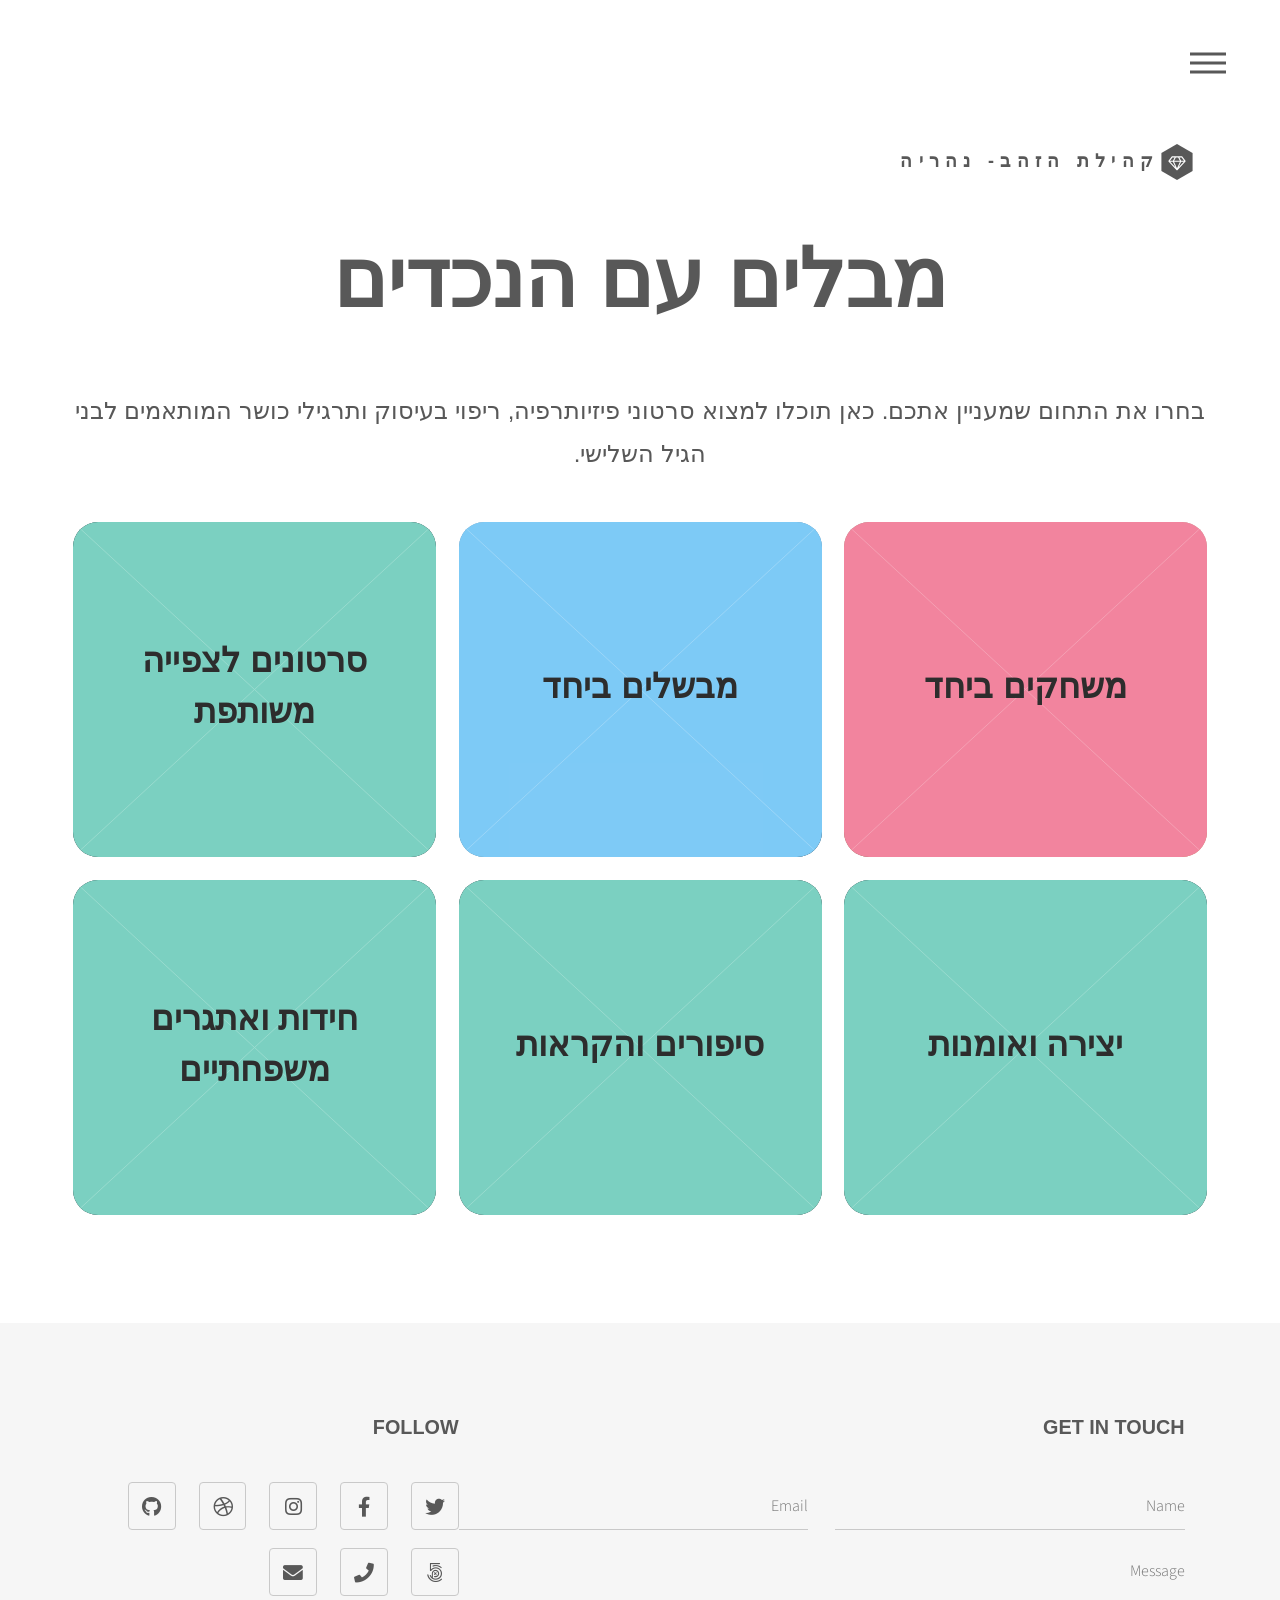
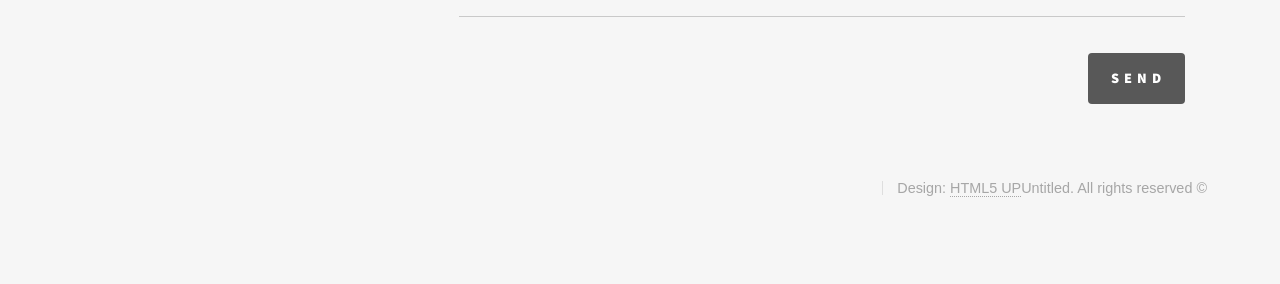
==== commit 2654ef1c: "Add navigation links between pages" ====
--- a/grandchildren.html
+++ b/grandchildren.html
@@ -54,7 +54,7 @@
 					<div id="main">
 						<div class="inner">
 							<header>
-								<h1>בריאות ותנועה<br />
+								<h1>מבלים עם הנכדים<br />
 								</h1>
 								<p><p>
 בחרו את התחום שמעניין אתכם.
